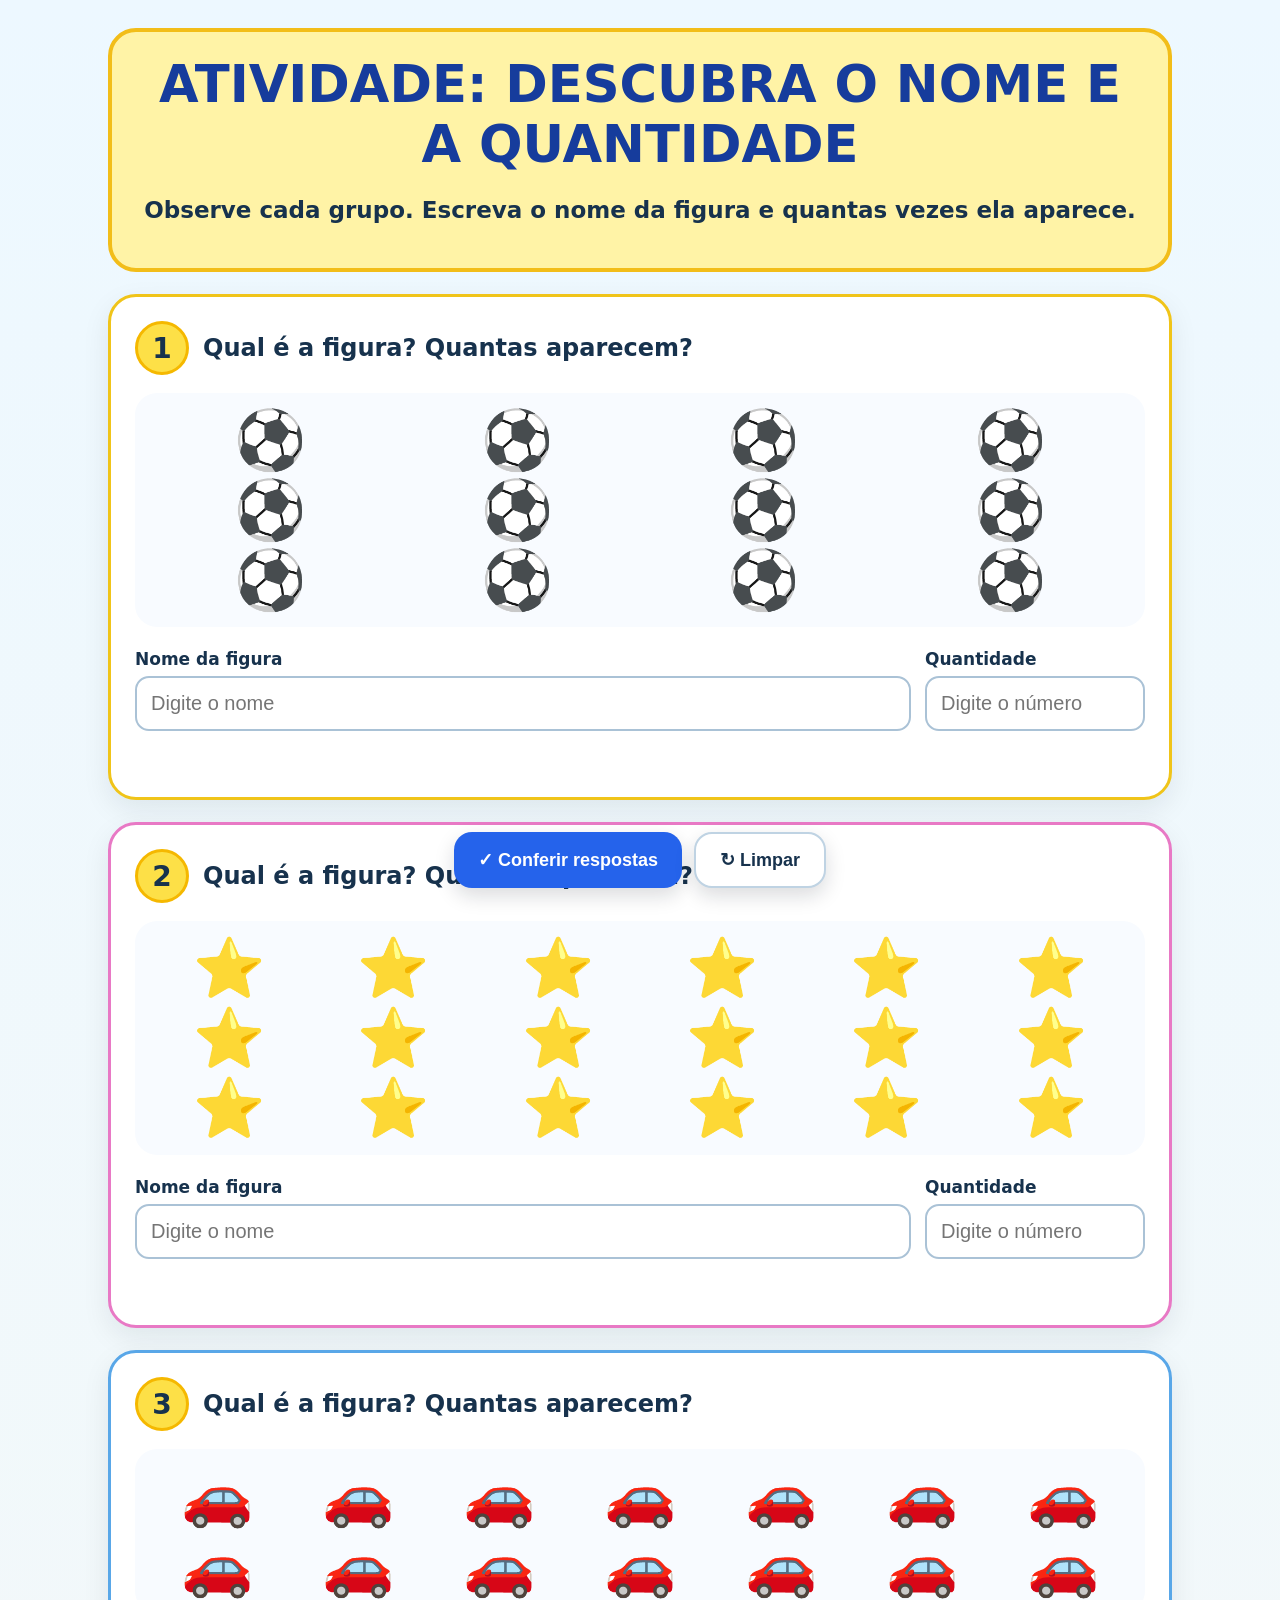
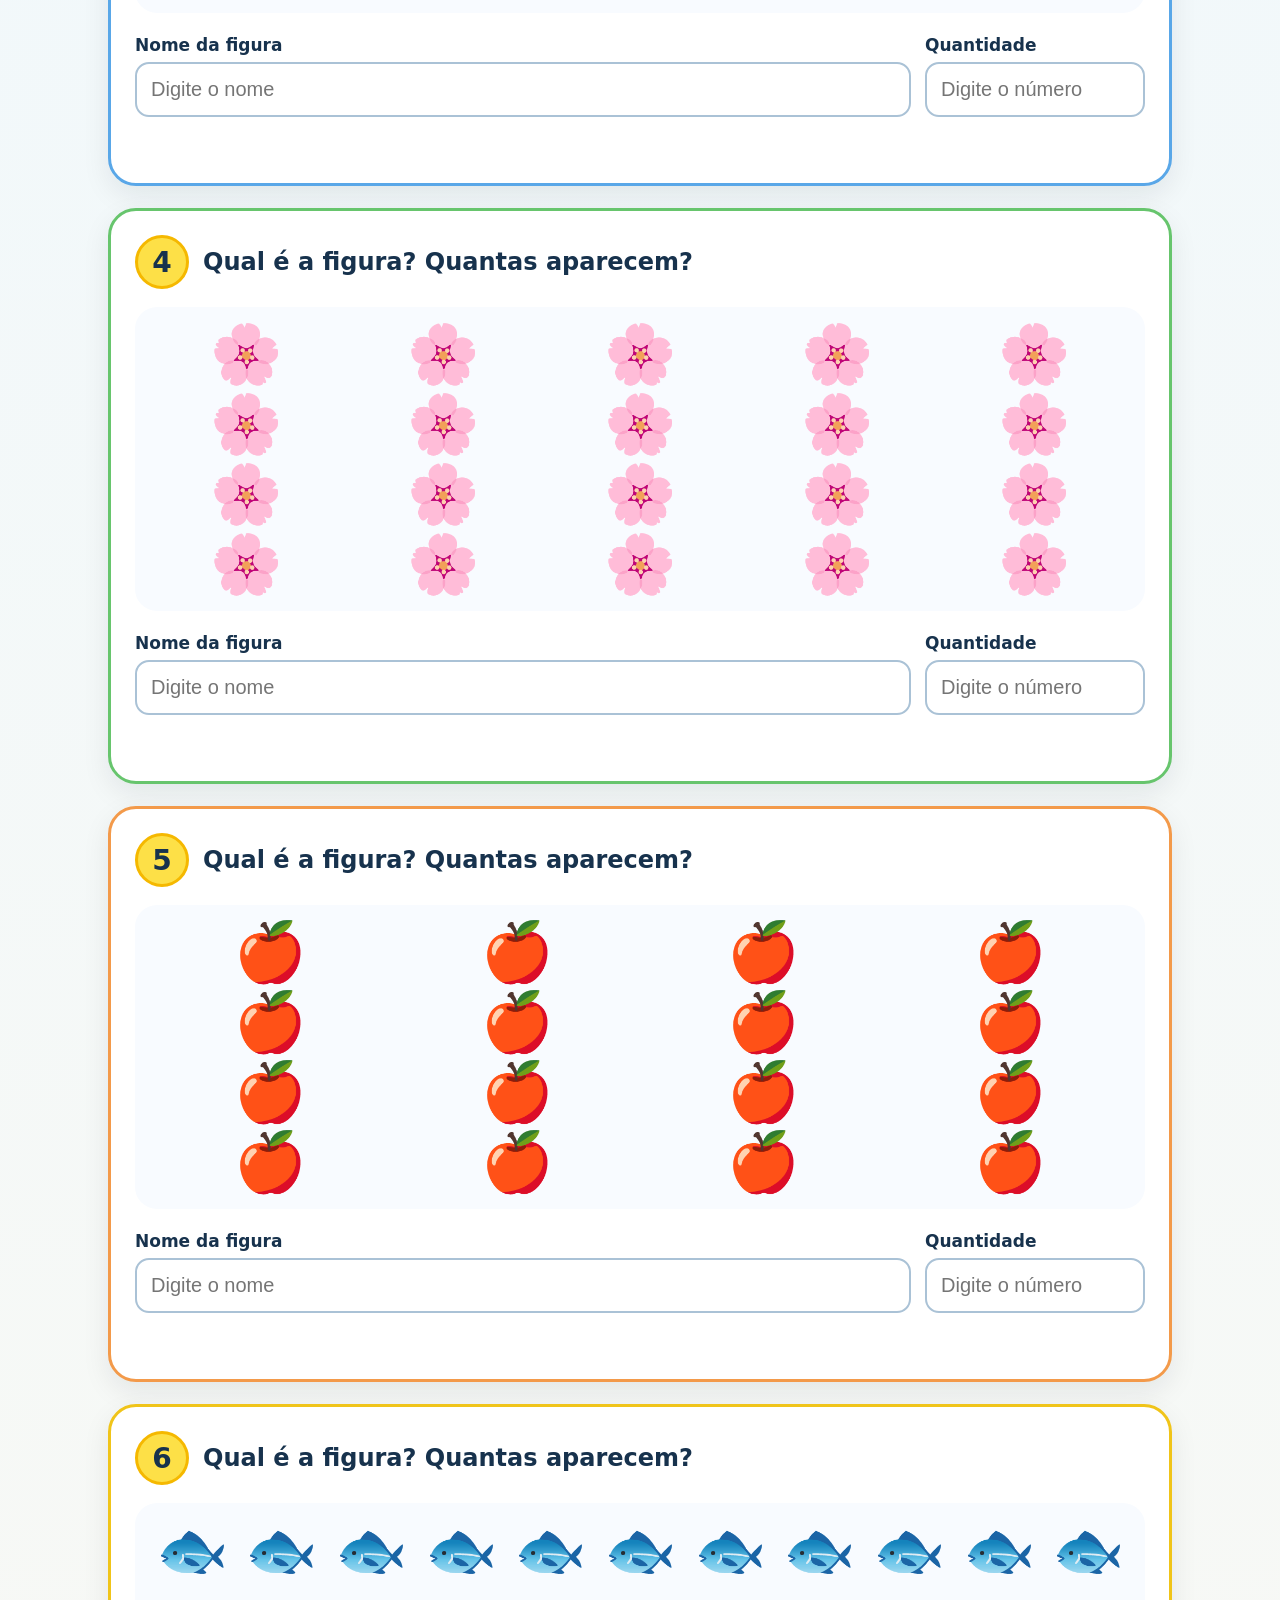
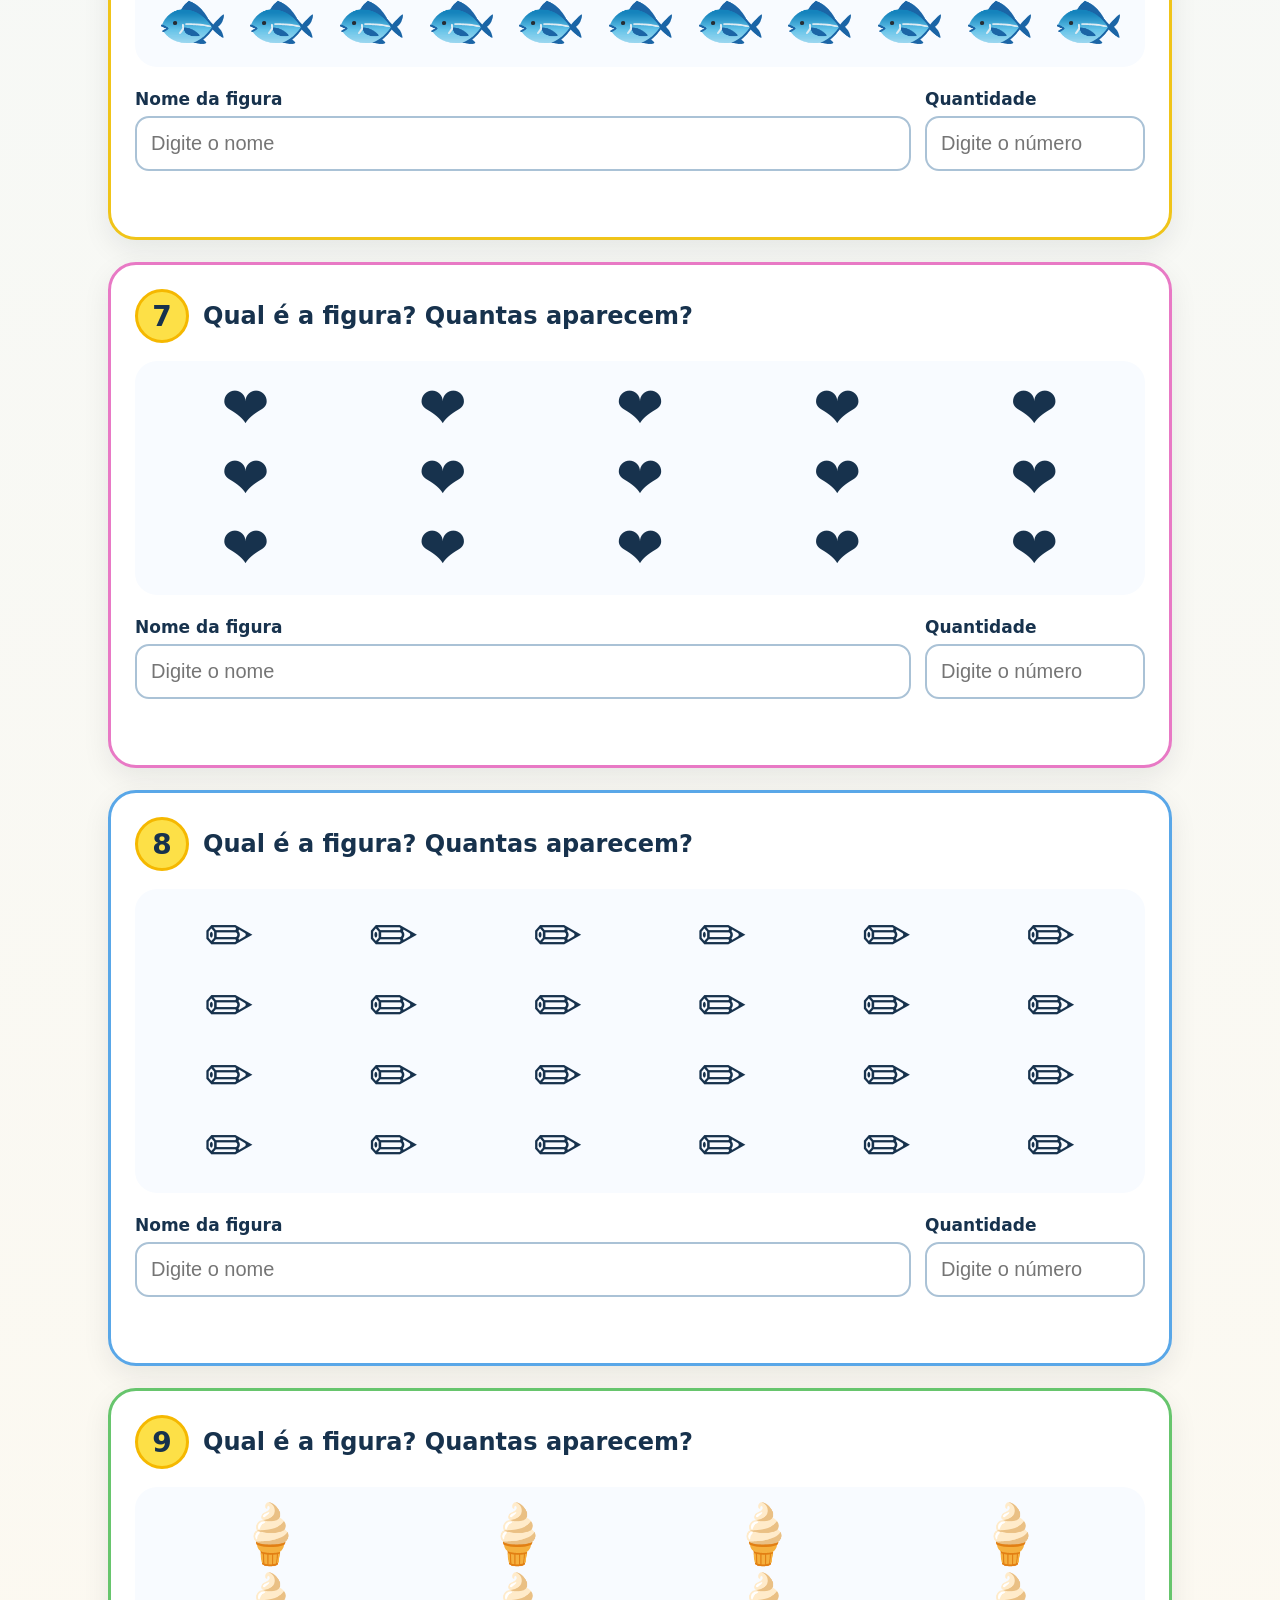
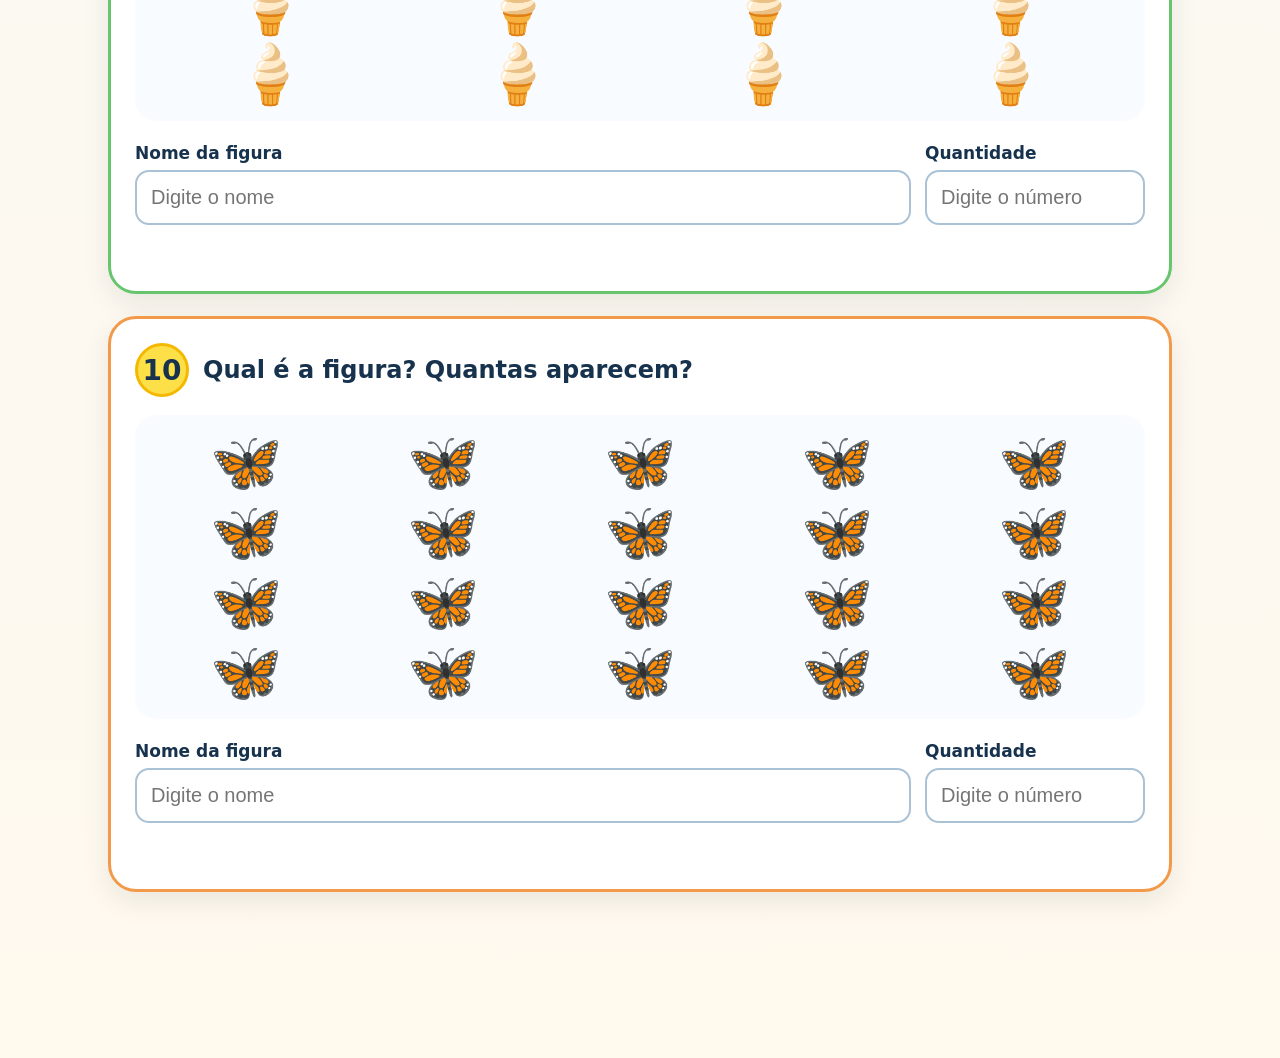
==== atividade-contagem/index.html @ b7272312 "Adiciona atividade infantil de contagem" ====
<!doctype html>
<html lang="pt-BR">
<head>
<meta charset="utf-8">
<meta name="viewport" content="width=device-width,initial-scale=1">
<title>Descubra o nome e a quantidade</title>
<style>
*{box-sizing:border-box}body{margin:0;font-family:system-ui,-apple-system,Segoe UI,sans-serif;background:linear-gradient(#edf8ff,#fff9ee);color:#17324d}.wrap{max-width:1100px;margin:auto;padding:28px 18px 64px}header{background:#fff3a6;border:4px solid #f2bd19;border-radius:28px;padding:22px;text-align:center;margin-bottom:22px}h1{margin:0;font-size:clamp(28px,4vw,52px);color:#163c9c}header p{font-size:clamp(16px,2vw,23px);font-weight:700}.exercise{background:#fff;border:3px solid #d9e7f2;border-radius:28px;padding:24px;margin:22px 0;box-shadow:0 10px 28px #0f172214}.exercise:nth-of-type(5n+1){border-color:#f0c419}.exercise:nth-of-type(5n+2){border-color:#e879c5}.exercise:nth-of-type(5n+3){border-color:#59a7e8}.exercise:nth-of-type(5n+4){border-color:#67c56d}.exercise:nth-of-type(5n+5){border-color:#f39a4a}.top{display:flex;align-items:center;gap:14px;margin-bottom:18px}.num{width:54px;height:54px;border-radius:50%;display:grid;place-items:center;background:#fde047;border:3px solid #f5b800;font-size:28px;font-weight:900}.prompt{font-size:clamp(18px,2.1vw,24px);font-weight:800}.objects{display:grid;gap:12px;align-items:center;margin:8px auto 22px;padding:18px;border-radius:22px;background:#f8fbff}.obj{display:grid;place-items:center;font-size:clamp(34px,5vw,58px);line-height:1}.answer{display:grid;grid-template-columns:1fr 220px;gap:14px}label{display:flex;flex-direction:column;gap:7px;font-weight:800;font-size:17px}input{width:100%;border:2px solid #aac2d6;border-radius:14px;padding:14px;font-size:20px}.feedback{min-height:28px;margin-top:14px;font-weight:900}.ok{color:#18794e}.err{color:#b42318}.actions{position:sticky;bottom:12px;display:flex;justify-content:center;gap:12px;margin-top:28px}button{border:0;border-radius:18px;padding:15px 24px;font-size:18px;font-weight:900;cursor:pointer;box-shadow:0 8px 20px #0f172226}#check{background:#2563eb;color:#fff}#reset{background:#fff;color:#17324d;border:2px solid #bfd3e3}.score{text-align:center;font-size:20px;font-weight:900;margin-top:18px}@media(max-width:700px){.answer{grid-template-columns:1fr}.exercise{padding:18px 15px}.objects{gap:8px;padding:14px}.obj{font-size:40px}button{font-size:16px;padding:13px 18px}}
</style>
</head>
<body>
<main class="wrap">
<header><h1>ATIVIDADE: DESCUBRA O NOME E A QUANTIDADE</h1><p>Observe cada grupo. Escreva o nome da figura e quantas vezes ela aparece.</p></header>
<div id="exercises"></div>
<div class="actions"><button id="check">✓ Conferir respostas</button><button id="reset">↻ Limpar</button></div>
<div id="score" class="score"></div>
</main>
<script>
var data=[
{n:1,icon:"⚽",name:"bola",count:12,cols:4},
{n:2,icon:"⭐",name:"estrela",count:18,cols:6},
{n:3,icon:"🚗",name:"carro",count:14,cols:7},
{n:4,icon:"🌸",name:"flor",count:20,cols:5},
{n:5,icon:"🍎",name:"maçã",count:16,cols:4},
{n:6,icon:"🐟",name:"peixe",count:22,cols:11},
{n:7,icon:"❤️",name:"coração",count:15,cols:5},
{n:8,icon:"✏️",name:"lápis",count:24,cols:6},
{n:9,icon:"🍦",name:"sorvete",count:12,cols:4},
{n:10,icon:"🦋",name:"borboleta",count:20,cols:5}
];
var aliases={"bola":["bola","bolas"],"estrela":["estrela","estrelas"],"carro":["carro","carros"],"flor":["flor","flores"],"maçã":["maçã","maçãs","maca","macas"],"peixe":["peixe","peixes"],"coração":["coração","corações","coracao","coracoes"],"lápis":["lápis","lapis"],"sorvete":["sorvete","sorvetes"],"borboleta":["borboleta","borboletas"]};
function norm(s){return s.trim().toLowerCase().normalize("NFD").replace(/[\u0300-\u036f]/g,"")}
function render(){
 var root=document.getElementById("exercises");
 data.forEach(function(item){
  var card=document.createElement("section");card.className="exercise";card.dataset.n=item.n;
  var objs="";for(var i=0;i<item.count;i++){objs+='<span class="obj" aria-hidden="true">'+item.icon+'</span>'}
  card.innerHTML='<div class="top"><div class="num">'+item.n+'</div><div class="prompt">Qual é a figura? Quantas aparecem?</div></div>'+
  '<div class="objects" style="grid-template-columns:repeat('+item.cols+',minmax(28px,1fr))">'+objs+'</div>'+
  '<div class="answer"><label>Nome da figura<input class="name" placeholder="Digite o nome"></label><label>Quantidade<input class="count" inputmode="numeric" placeholder="Digite o número"></label></div><div class="feedback"></div>';
  root.appendChild(card);
 });
}
function checkAll(){
 var correct=0;
 document.querySelectorAll(".exercise").forEach(function(card){
  var item=data.find(function(x){return x.n===Number(card.dataset.n)});
  var ni=card.querySelector(".name"),ci=card.querySelector(".count"),fb=card.querySelector(".feedback");
  var accepted=aliases[item.name].map(norm),nameOK=accepted.indexOf(norm(ni.value))>=0,countOK=Number(ci.value)===item.count;
  ni.style.borderColor=nameOK?"#2e9b66":"#cf4b42";ci.style.borderColor=countOK?"#2e9b66":"#cf4b42";
  if(nameOK&&countOK){correct++;fb.className="feedback ok";fb.textContent="Muito bem! ✓"}
  else{fb.className="feedback err";fb.textContent=!nameOK&&!countOK?"Confira o nome e conte novamente.":!nameOK?"A quantidade está certa. Confira o nome.":"O nome está certo. Conte novamente."}
 });
 document.getElementById("score").textContent="Você acertou "+correct+" de "+data.length+" exercícios.";
}
function resetAll(){document.querySelectorAll("input").forEach(function(i){i.value="";i.style.borderColor=""});document.querySelectorAll(".feedback").forEach(function(f){f.textContent="";f.className="feedback"});document.getElementById("score").textContent="";window.scrollTo({top:0,behavior:"smooth"})}
render();document.getElementById("check").addEventListener("click",checkAll);document.getElementById("reset").addEventListener("click",resetAll);
</script>
</body>
</html>
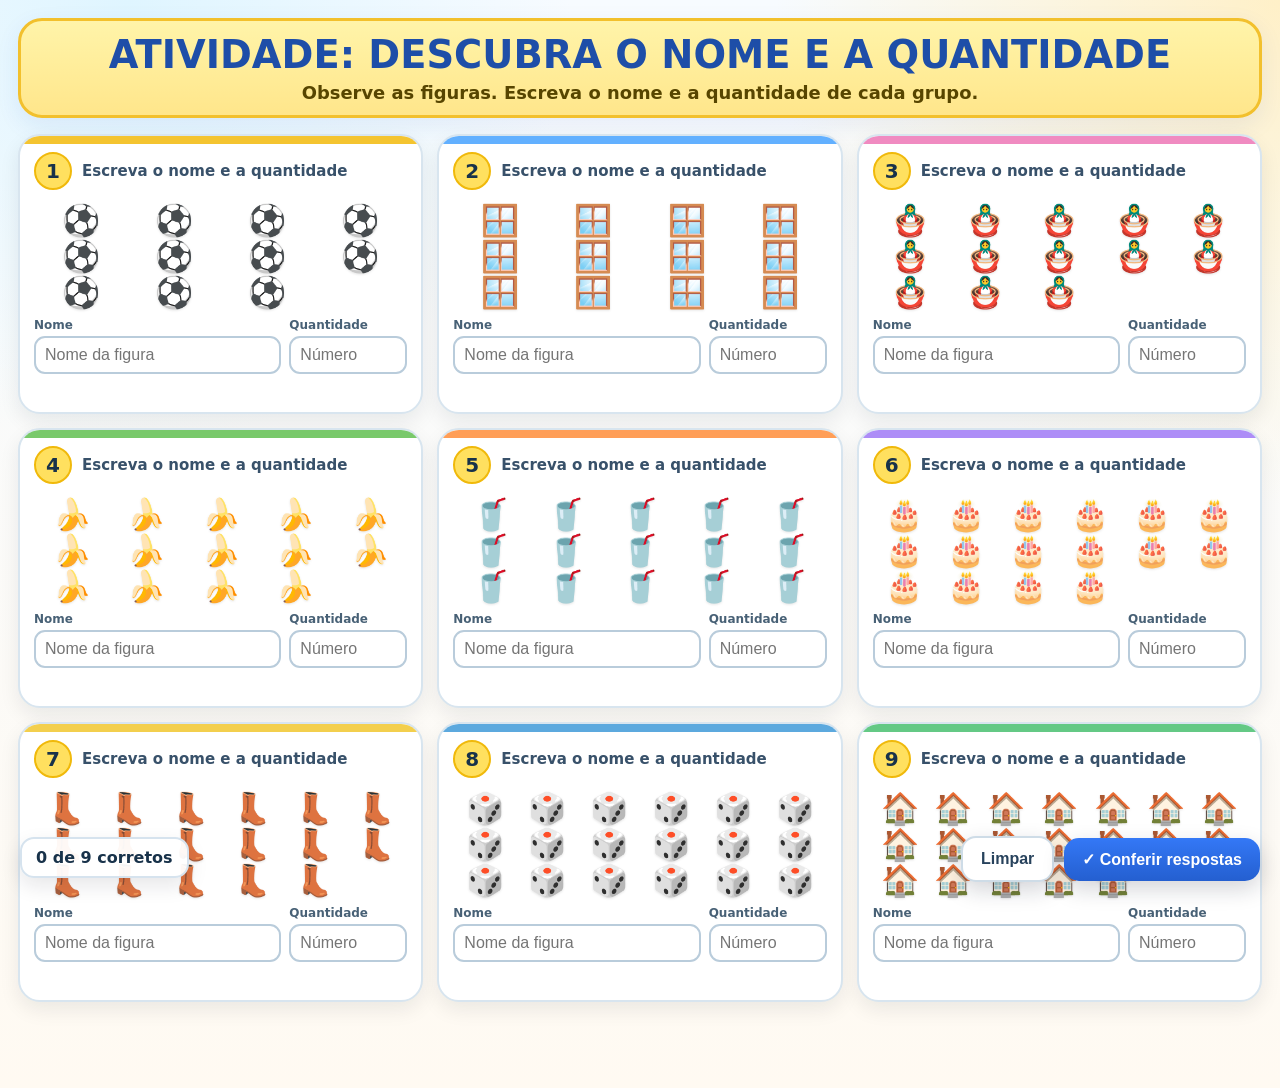
==== commit 375cf041: "Atualiza atividade para grade 3x3 com nove exercícios" ====
--- a/atividade-contagem/index.html
+++ b/atividade-contagem/index.html
@@ -2,59 +2,172 @@
 <html lang="pt-BR">
 <head>
 <meta charset="utf-8">
-<meta name="viewport" content="width=device-width,initial-scale=1">
+<meta name="viewport" content="width=device-width, initial-scale=1">
 <title>Descubra o nome e a quantidade</title>
 <style>
-*{box-sizing:border-box}body{margin:0;font-family:system-ui,-apple-system,Segoe UI,sans-serif;background:linear-gradient(#edf8ff,#fff9ee);color:#17324d}.wrap{max-width:1100px;margin:auto;padding:28px 18px 64px}header{background:#fff3a6;border:4px solid #f2bd19;border-radius:28px;padding:22px;text-align:center;margin-bottom:22px}h1{margin:0;font-size:clamp(28px,4vw,52px);color:#163c9c}header p{font-size:clamp(16px,2vw,23px);font-weight:700}.exercise{background:#fff;border:3px solid #d9e7f2;border-radius:28px;padding:24px;margin:22px 0;box-shadow:0 10px 28px #0f172214}.exercise:nth-of-type(5n+1){border-color:#f0c419}.exercise:nth-of-type(5n+2){border-color:#e879c5}.exercise:nth-of-type(5n+3){border-color:#59a7e8}.exercise:nth-of-type(5n+4){border-color:#67c56d}.exercise:nth-of-type(5n+5){border-color:#f39a4a}.top{display:flex;align-items:center;gap:14px;margin-bottom:18px}.num{width:54px;height:54px;border-radius:50%;display:grid;place-items:center;background:#fde047;border:3px solid #f5b800;font-size:28px;font-weight:900}.prompt{font-size:clamp(18px,2.1vw,24px);font-weight:800}.objects{display:grid;gap:12px;align-items:center;margin:8px auto 22px;padding:18px;border-radius:22px;background:#f8fbff}.obj{display:grid;place-items:center;font-size:clamp(34px,5vw,58px);line-height:1}.answer{display:grid;grid-template-columns:1fr 220px;gap:14px}label{display:flex;flex-direction:column;gap:7px;font-weight:800;font-size:17px}input{width:100%;border:2px solid #aac2d6;border-radius:14px;padding:14px;font-size:20px}.feedback{min-height:28px;margin-top:14px;font-weight:900}.ok{color:#18794e}.err{color:#b42318}.actions{position:sticky;bottom:12px;display:flex;justify-content:center;gap:12px;margin-top:28px}button{border:0;border-radius:18px;padding:15px 24px;font-size:18px;font-weight:900;cursor:pointer;box-shadow:0 8px 20px #0f172226}#check{background:#2563eb;color:#fff}#reset{background:#fff;color:#17324d;border:2px solid #bfd3e3}.score{text-align:center;font-size:20px;font-weight:900;margin-top:18px}@media(max-width:700px){.answer{grid-template-columns:1fr}.exercise{padding:18px 15px}.objects{gap:8px;padding:14px}.obj{font-size:40px}button{font-size:16px;padding:13px 18px}}
+:root{
+  --ink:#18324a; --blue:#2f6fed; --green:#1f9d65; --red:#c93b32;
+  --bg:#f6fbff; --card:#fff; --line:#dbe8f3;
+}
+*{box-sizing:border-box}
+html,body{margin:0;min-height:100%;font-family:system-ui,-apple-system,"Segoe UI",sans-serif;color:var(--ink)}
+body{
+  background:
+    radial-gradient(circle at 10% 0%,#dff5ff 0,transparent 28%),
+    radial-gradient(circle at 100% 0%,#fff0c8 0,transparent 30%),
+    linear-gradient(180deg,#f7fbff 0%,#fffaf2 100%);
+}
+main{max-width:1500px;margin:0 auto;padding:18px 18px 86px}
+header{
+  background:linear-gradient(180deg,#fff4a9,#ffe68b);
+  border:3px solid #f2c02d;border-radius:24px;
+  text-align:center;padding:14px 18px 12px;
+  box-shadow:0 8px 24px rgba(30,64,175,.08);
+  margin-bottom:16px;
+}
+h1{margin:0;font-size:clamp(24px,3vw,44px);line-height:1.05;color:#1e4ea8}
+header p{margin:7px 0 0;font-size:clamp(14px,1.4vw,19px);font-weight:800;color:#574500}
+.grid{
+  display:grid;grid-template-columns:repeat(3,minmax(0,1fr));gap:14px;
+}
+.card{
+  --accent:#5aa8ff;
+  position:relative;background:var(--card);border:2px solid #d8e5ef;border-radius:22px;
+  padding:14px 14px 12px;box-shadow:0 8px 20px rgba(15,23,42,.08);
+  min-height:245px;display:flex;flex-direction:column;overflow:hidden;
+}
+.card:before{content:"";position:absolute;left:0;top:0;right:0;height:8px;background:var(--accent)}
+.card:nth-child(1){--accent:#f4c430}.card:nth-child(2){--accent:#62b0ff}.card:nth-child(3){--accent:#f08bc1}
+.card:nth-child(4){--accent:#79c96b}.card:nth-child(5){--accent:#ff9e57}.card:nth-child(6){--accent:#ad8df7}
+.card:nth-child(7){--accent:#f3cf4d}.card:nth-child(8){--accent:#5ca9de}.card:nth-child(9){--accent:#64c985}
+.cardhead{display:flex;align-items:center;gap:10px;margin-bottom:8px;padding-top:2px}
+.num{
+  width:38px;height:38px;border-radius:50%;display:grid;place-items:center;
+  font-weight:900;font-size:20px;background:#ffe05f;border:2px solid #f0b90b;
+  flex:0 0 auto
+}
+.hint{font-weight:900;font-size:15px;color:#38516a}
+.figures{
+  flex:1;display:grid;align-content:center;justify-content:center;
+  gap:5px 7px;padding:6px 4px 10px;min-height:120px;
+}
+.obj{display:grid;place-items:center;font-size:clamp(25px,2.4vw,39px);line-height:1;filter:drop-shadow(0 1px 1px rgba(0,0,0,.1))}
+.answers{display:grid;grid-template-columns:1fr 118px;gap:8px}
+label{font-size:12px;font-weight:900;color:#486176}
+input{
+  width:100%;margin-top:4px;border:2px solid #b9ccdb;border-radius:11px;
+  padding:8px 9px;font-size:16px;outline:none;background:#fff
+}
+input:focus{border-color:var(--blue);box-shadow:0 0 0 3px rgba(47,111,237,.12)}
+.feedback{height:20px;margin-top:6px;font-size:12px;font-weight:900}
+.ok{color:var(--green)} .err{color:var(--red)}
+.actions{
+  position:fixed;right:20px;bottom:18px;z-index:20;display:flex;gap:10px;align-items:center
+}
+button{
+  border:0;border-radius:15px;padding:12px 18px;font-size:16px;font-weight:900;
+  cursor:pointer;box-shadow:0 8px 22px rgba(15,23,42,.18)
+}
+#check{background:linear-gradient(180deg,#3478f6,#245fd0);color:white}
+#clear{background:white;color:#27425c;border:2px solid #cedce7}
+#score{
+  position:fixed;left:20px;bottom:22px;z-index:20;background:rgba(255,255,255,.95);
+  border:2px solid #d6e3ee;border-radius:14px;padding:9px 14px;font-weight:900;
+  box-shadow:0 8px 20px rgba(15,23,42,.10);min-width:160px;text-align:center
+}
+@media(max-width:1050px){
+  .grid{grid-template-columns:repeat(2,minmax(0,1fr))}
+}
+@media(max-width:680px){
+  main{padding:10px 10px 110px}.grid{grid-template-columns:1fr}
+  .card{min-height:230px}.obj{font-size:34px}.answers{grid-template-columns:1fr 110px}
+  .actions{right:10px;bottom:10px}.actions button{padding:11px 14px;font-size:14px}
+  #score{left:10px;bottom:68px;font-size:13px}
+}
 </style>
 </head>
 <body>
-<main class="wrap">
-<header><h1>ATIVIDADE: DESCUBRA O NOME E A QUANTIDADE</h1><p>Observe cada grupo. Escreva o nome da figura e quantas vezes ela aparece.</p></header>
-<div id="exercises"></div>
-<div class="actions"><button id="check">✓ Conferir respostas</button><button id="reset">↻ Limpar</button></div>
-<div id="score" class="score"></div>
+<main>
+  <header>
+    <h1>ATIVIDADE: DESCUBRA O NOME E A QUANTIDADE</h1>
+    <p>Observe as figuras. Escreva o nome e a quantidade de cada grupo.</p>
+  </header>
+
+  <section class="grid" id="grid"></section>
 </main>
+
+<div id="score">0 de 9 corretos</div>
+<div class="actions">
+  <button id="clear">Limpar</button>
+  <button id="check">✓ Conferir respostas</button>
+</div>
+
 <script>
-var data=[
-{n:1,icon:"⚽",name:"bola",count:12,cols:4},
-{n:2,icon:"⭐",name:"estrela",count:18,cols:6},
-{n:3,icon:"🚗",name:"carro",count:14,cols:7},
-{n:4,icon:"🌸",name:"flor",count:20,cols:5},
-{n:5,icon:"🍎",name:"maçã",count:16,cols:4},
-{n:6,icon:"🐟",name:"peixe",count:22,cols:11},
-{n:7,icon:"❤️",name:"coração",count:15,cols:5},
-{n:8,icon:"✏️",name:"lápis",count:24,cols:6},
-{n:9,icon:"🍦",name:"sorvete",count:12,cols:4},
-{n:10,icon:"🦋",name:"borboleta",count:20,cols:5}
+const items = [
+  {id:1,name:"bola",icon:"⚽",count:11,cols:4},
+  {id:2,name:"janela",icon:"🪟",count:12,cols:4},
+  {id:3,name:"boneca",icon:"🪆",count:13,cols:5},
+  {id:4,name:"banana",icon:"🍌",count:14,cols:5},
+  {id:5,name:"copo",icon:"🥤",count:15,cols:5},
+  {id:6,name:"bolo",icon:"🎂",count:16,cols:6},
+  {id:7,name:"bota",icon:"👢",count:17,cols:6},
+  {id:8,name:"dado",icon:"🎲",count:18,cols:6},
+  {id:9,name:"casa",icon:"🏠",count:19,cols:7}
 ];
-var aliases={"bola":["bola","bolas"],"estrela":["estrela","estrelas"],"carro":["carro","carros"],"flor":["flor","flores"],"maçã":["maçã","maçãs","maca","macas"],"peixe":["peixe","peixes"],"coração":["coração","corações","coracao","coracoes"],"lápis":["lápis","lapis"],"sorvete":["sorvete","sorvetes"],"borboleta":["borboleta","borboletas"]};
-function norm(s){return s.trim().toLowerCase().normalize("NFD").replace(/[\u0300-\u036f]/g,"")}
+const aliases={
+  bola:["bola","bolas"], janela:["janela","janelas"], boneca:["boneca","bonecas"],
+  banana:["banana","bananas"], copo:["copo","copos"], bolo:["bolo","bolos"],
+  bota:["bota","botas"], dado:["dado","dados"], casa:["casa","casas"]
+};
+const norm=s=>(s||"").trim().toLowerCase().normalize("NFD").replace(/[\u0300-\u036f]/g,"");
+
 function render(){
- var root=document.getElementById("exercises");
- data.forEach(function(item){
-  var card=document.createElement("section");card.className="exercise";card.dataset.n=item.n;
-  var objs="";for(var i=0;i<item.count;i++){objs+='<span class="obj" aria-hidden="true">'+item.icon+'</span>'}
-  card.innerHTML='<div class="top"><div class="num">'+item.n+'</div><div class="prompt">Qual é a figura? Quantas aparecem?</div></div>'+
-  '<div class="objects" style="grid-template-columns:repeat('+item.cols+',minmax(28px,1fr))">'+objs+'</div>'+
-  '<div class="answer"><label>Nome da figura<input class="name" placeholder="Digite o nome"></label><label>Quantidade<input class="count" inputmode="numeric" placeholder="Digite o número"></label></div><div class="feedback"></div>';
-  root.appendChild(card);
- });
+  const grid=document.getElementById("grid");
+  grid.innerHTML=items.map(i=>`
+    <article class="card" data-id="${i.id}">
+      <div class="cardhead">
+        <div class="num">${i.id}</div>
+        <div class="hint">Escreva o nome e a quantidade</div>
+      </div>
+      <div class="figures" style="grid-template-columns:repeat(${i.cols}, minmax(24px,1fr))">
+        ${Array.from({length:i.count},()=>`<span class="obj">${i.icon}</span>`).join("")}
+      </div>
+      <div class="answers">
+        <label>Nome
+          <input class="name" type="text" autocomplete="off" placeholder="Nome da figura">
+        </label>
+        <label>Quantidade
+          <input class="count" type="text" inputmode="numeric" autocomplete="off" placeholder="Número">
+        </label>
+      </div>
+      <div class="feedback"></div>
+    </article>
+  `).join("");
 }
-function checkAll(){
- var correct=0;
- document.querySelectorAll(".exercise").forEach(function(card){
-  var item=data.find(function(x){return x.n===Number(card.dataset.n)});
-  var ni=card.querySelector(".name"),ci=card.querySelector(".count"),fb=card.querySelector(".feedback");
-  var accepted=aliases[item.name].map(norm),nameOK=accepted.indexOf(norm(ni.value))>=0,countOK=Number(ci.value)===item.count;
-  ni.style.borderColor=nameOK?"#2e9b66":"#cf4b42";ci.style.borderColor=countOK?"#2e9b66":"#cf4b42";
-  if(nameOK&&countOK){correct++;fb.className="feedback ok";fb.textContent="Muito bem! ✓"}
-  else{fb.className="feedback err";fb.textContent=!nameOK&&!countOK?"Confira o nome e conte novamente.":!nameOK?"A quantidade está certa. Confira o nome.":"O nome está certo. Conte novamente."}
- });
- document.getElementById("score").textContent="Você acertou "+correct+" de "+data.length+" exercícios.";
+function check(){
+  let correct=0;
+  document.querySelectorAll(".card").forEach(card=>{
+    const item=items.find(x=>x.id===Number(card.dataset.id));
+    const n=card.querySelector(".name"), c=card.querySelector(".count"), f=card.querySelector(".feedback");
+    const nameOK=aliases[item.name].map(norm).includes(norm(n.value));
+    const countOK=Number(c.value)===item.count;
+    n.style.borderColor=nameOK?"#22a06b":"#cf4c43";
+    c.style.borderColor=countOK?"#22a06b":"#cf4c43";
+    if(nameOK&&countOK){correct++;f.className="feedback ok";f.textContent="Muito bem! ✓"}
+    else if(nameOK){f.className="feedback err";f.textContent="Conte novamente."}
+    else if(countOK){f.className="feedback err";f.textContent="Confira o nome."}
+    else{f.className="feedback err";f.textContent="Confira as respostas."}
+  });
+  document.getElementById("score").textContent=`${correct} de 9 corretos`;
 }
-function resetAll(){document.querySelectorAll("input").forEach(function(i){i.value="";i.style.borderColor=""});document.querySelectorAll(".feedback").forEach(function(f){f.textContent="";f.className="feedback"});document.getElementById("score").textContent="";window.scrollTo({top:0,behavior:"smooth"})}
-render();document.getElementById("check").addEventListener("click",checkAll);document.getElementById("reset").addEventListener("click",resetAll);
+function clearAll(){
+  document.querySelectorAll("input").forEach(i=>{i.value="";i.style.borderColor=""});
+  document.querySelectorAll(".feedback").forEach(f=>{f.textContent="";f.className="feedback"});
+  document.getElementById("score").textContent="0 de 9 corretos";
+}
+render();
+document.getElementById("check").addEventListener("click",check);
+document.getElementById("clear").addEventListener("click",clearAll);
 </script>
 </body>
 </html>
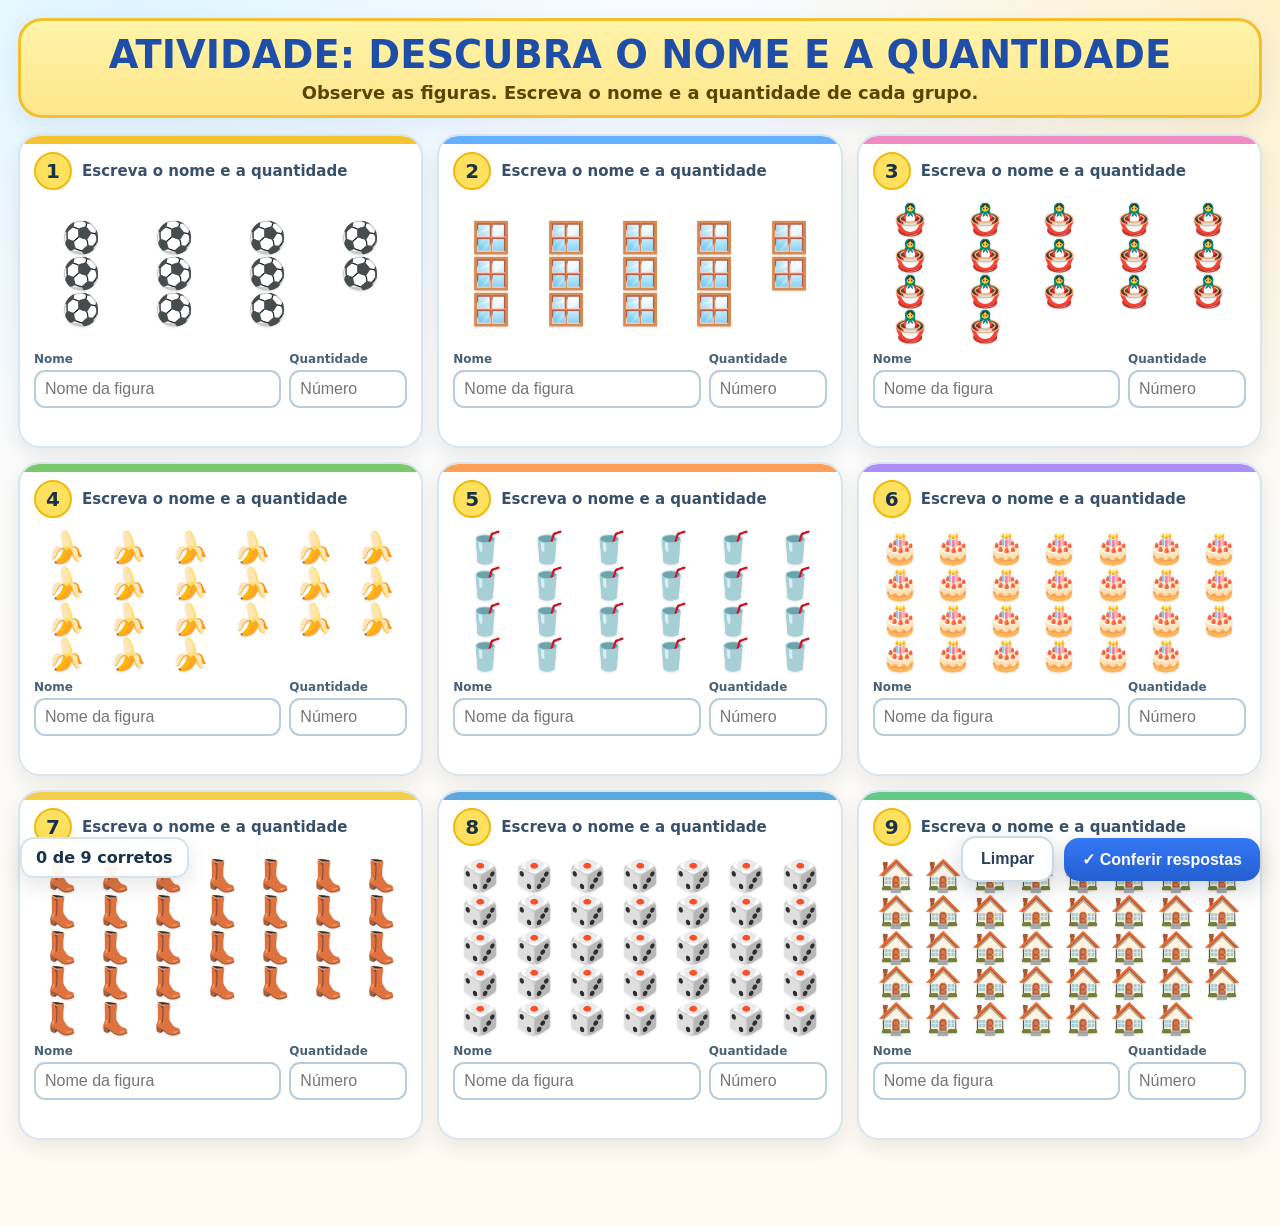
==== commit 96c2255a: "Permite conferir respostas vazias e amplia contagens de 11 a 39" ====
--- a/atividade-contagem/index.html
+++ b/atividade-contagem/index.html
@@ -98,21 +98,21 @@
 
 <div id="score">0 de 9 corretos</div>
 <div class="actions">
-  <button id="clear">Limpar</button>
-  <button id="check">✓ Conferir respostas</button>
+  <button id="clear" type="button">Limpar</button>
+  <button id="check" type="button">✓ Conferir respostas</button>
 </div>
 
 <script>
 const items = [
   {id:1,name:"bola",icon:"⚽",count:11,cols:4},
-  {id:2,name:"janela",icon:"🪟",count:12,cols:4},
-  {id:3,name:"boneca",icon:"🪆",count:13,cols:5},
-  {id:4,name:"banana",icon:"🍌",count:14,cols:5},
-  {id:5,name:"copo",icon:"🥤",count:15,cols:5},
-  {id:6,name:"bolo",icon:"🎂",count:16,cols:6},
-  {id:7,name:"bota",icon:"👢",count:17,cols:6},
-  {id:8,name:"dado",icon:"🎲",count:18,cols:6},
-  {id:9,name:"casa",icon:"🏠",count:19,cols:7}
+  {id:2,name:"janela",icon:"🪟",count:14,cols:5},
+  {id:3,name:"boneca",icon:"🪆",count:17,cols:5},
+  {id:4,name:"banana",icon:"🍌",count:21,cols:6},
+  {id:5,name:"copo",icon:"🥤",count:24,cols:6},
+  {id:6,name:"bolo",icon:"🎂",count:27,cols:7},
+  {id:7,name:"bota",icon:"👢",count:31,cols:7},
+  {id:8,name:"dado",icon:"🎲",count:35,cols:7},
+  {id:9,name:"casa",icon:"🏠",count:39,cols:8}
 ];
 const aliases={
   bola:["bola","bolas"], janela:["janela","janelas"], boneca:["boneca","bonecas"],
@@ -153,10 +153,14 @@
     const countOK=Number(c.value)===item.count;
     n.style.borderColor=nameOK?"#22a06b":"#cf4c43";
     c.style.borderColor=countOK?"#22a06b":"#cf4c43";
-    if(nameOK&&countOK){correct++;f.className="feedback ok";f.textContent="Muito bem! ✓"}
-    else if(nameOK){f.className="feedback err";f.textContent="Conte novamente."}
-    else if(countOK){f.className="feedback err";f.textContent="Confira o nome."}
-    else{f.className="feedback err";f.textContent="Confira as respostas."}
+    if(nameOK&&countOK){
+      correct++;
+      f.className="feedback ok";
+      f.textContent="Muito bem! ✓";
+    } else {
+      f.className="feedback err";
+      f.textContent=`Resposta: ${item.name} — ${item.count}`;
+    }
   });
   document.getElementById("score").textContent=`${correct} de 9 corretos`;
 }
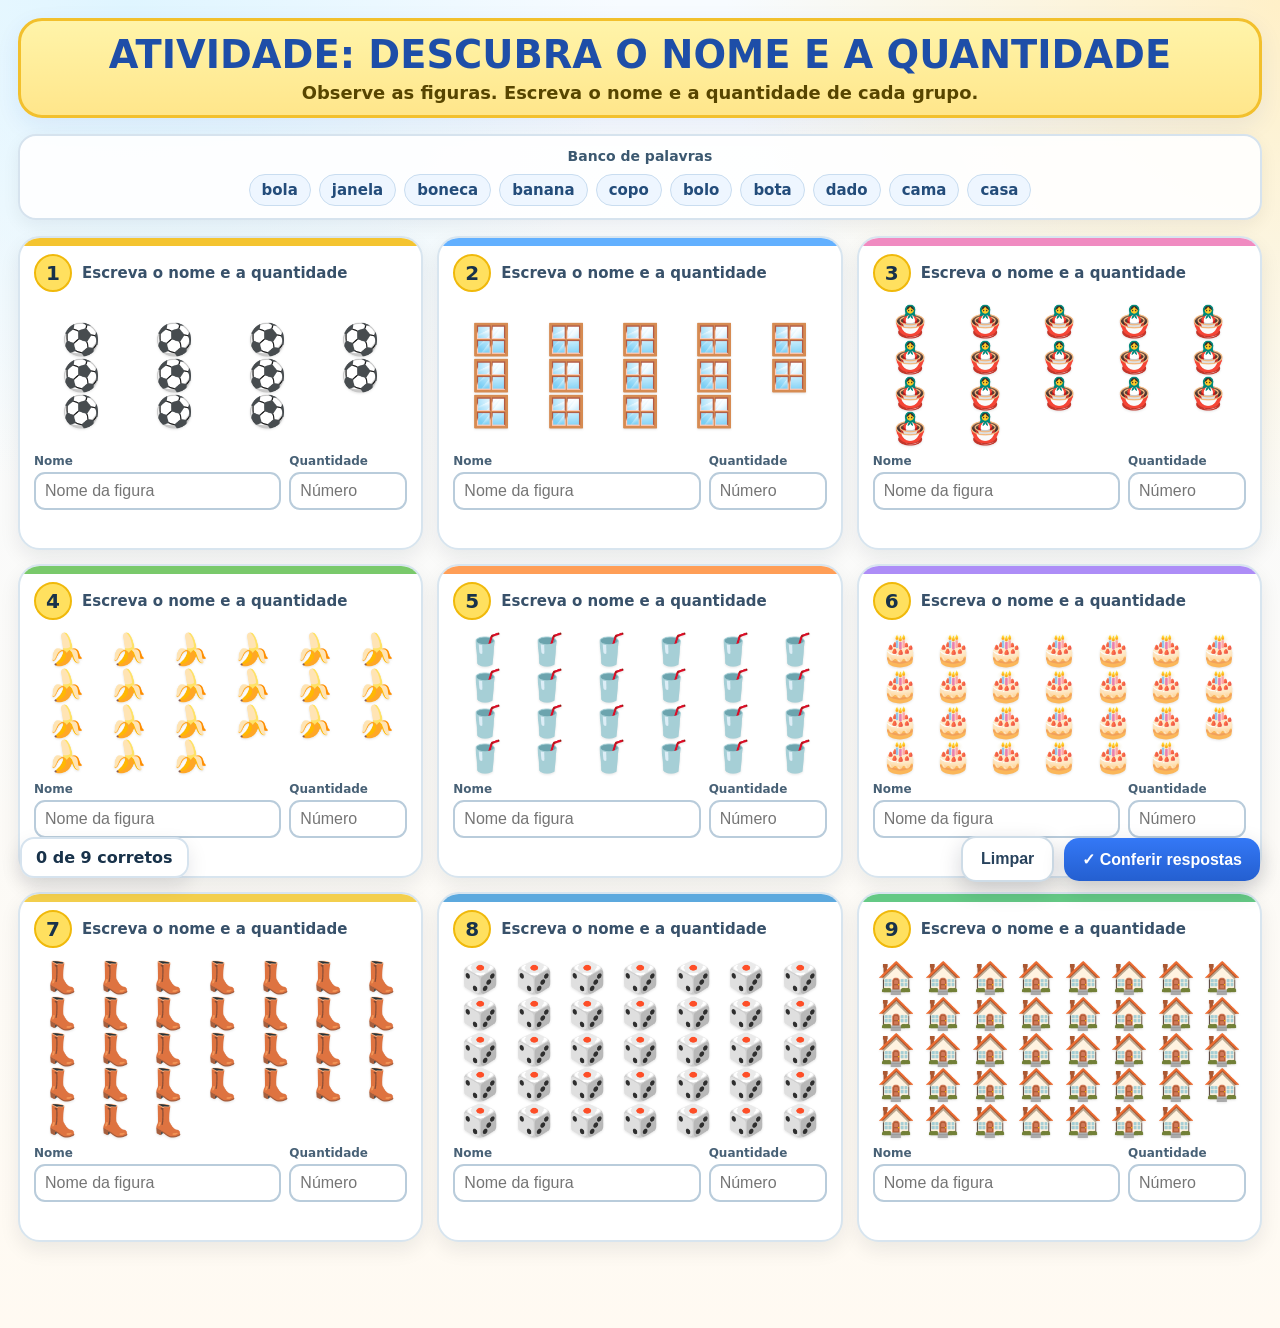
==== commit 07eae33c: "Adiciona banco de palavras fáceis à atividade" ====
--- a/atividade-contagem/index.html
+++ b/atividade-contagem/index.html
@@ -84,6 +84,23 @@
   .actions{right:10px;bottom:10px}.actions button{padding:11px 14px;font-size:14px}
   #score{left:10px;bottom:68px;font-size:13px}
 }
+
+.wordbank{
+  display:flex;flex-wrap:wrap;justify-content:center;gap:8px;
+  margin:0 0 16px;padding:12px 14px;
+  background:rgba(255,255,255,.9);
+  border:2px solid #d6e3ee;border-radius:18px;
+  box-shadow:0 6px 18px rgba(15,23,42,.06)
+}
+.wordbank-title{
+  width:100%;text-align:center;font-size:14px;font-weight:900;
+  color:#3b5870;margin-bottom:2px
+}
+.word{
+  background:#eef6ff;border:1px solid #c9ddf0;border-radius:999px;
+  padding:6px 12px;font-size:15px;font-weight:900;color:#234c7a
+}
+
 </style>
 </head>
 <body>
@@ -92,6 +109,21 @@
     <h1>ATIVIDADE: DESCUBRA O NOME E A QUANTIDADE</h1>
     <p>Observe as figuras. Escreva o nome e a quantidade de cada grupo.</p>
   </header>
+
+
+  <section class="wordbank" aria-label="Lista de palavras fáceis">
+    <div class="wordbank-title">Banco de palavras</div>
+    <span class="word">bola</span>
+    <span class="word">janela</span>
+    <span class="word">boneca</span>
+    <span class="word">banana</span>
+    <span class="word">copo</span>
+    <span class="word">bolo</span>
+    <span class="word">bota</span>
+    <span class="word">dado</span>
+    <span class="word">cama</span>
+    <span class="word">casa</span>
+  </section>
 
   <section class="grid" id="grid"></section>
 </main>
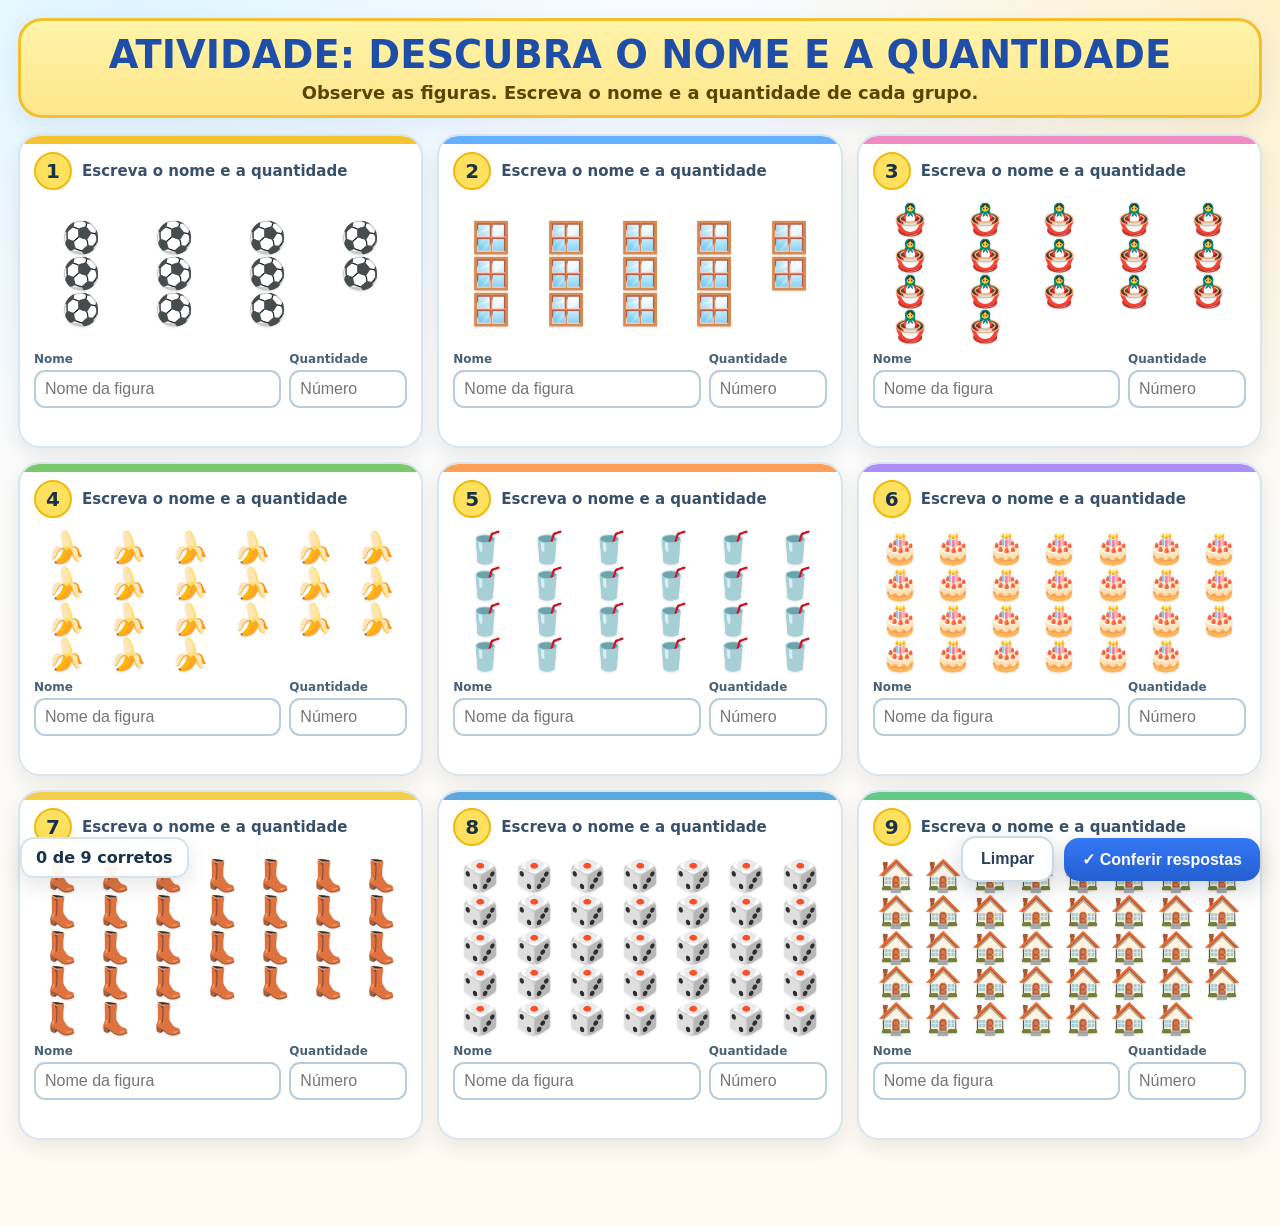
==== commit 0e955f95: "Remove banco de palavras visível da atividade" ====
--- a/atividade-contagem/index.html
+++ b/atividade-contagem/index.html
@@ -85,22 +85,6 @@
   #score{left:10px;bottom:68px;font-size:13px}
 }
 
-.wordbank{
-  display:flex;flex-wrap:wrap;justify-content:center;gap:8px;
-  margin:0 0 16px;padding:12px 14px;
-  background:rgba(255,255,255,.9);
-  border:2px solid #d6e3ee;border-radius:18px;
-  box-shadow:0 6px 18px rgba(15,23,42,.06)
-}
-.wordbank-title{
-  width:100%;text-align:center;font-size:14px;font-weight:900;
-  color:#3b5870;margin-bottom:2px
-}
-.word{
-  background:#eef6ff;border:1px solid #c9ddf0;border-radius:999px;
-  padding:6px 12px;font-size:15px;font-weight:900;color:#234c7a
-}
-
 </style>
 </head>
 <body>
@@ -109,21 +93,6 @@
     <h1>ATIVIDADE: DESCUBRA O NOME E A QUANTIDADE</h1>
     <p>Observe as figuras. Escreva o nome e a quantidade de cada grupo.</p>
   </header>
-
-
-  <section class="wordbank" aria-label="Lista de palavras fáceis">
-    <div class="wordbank-title">Banco de palavras</div>
-    <span class="word">bola</span>
-    <span class="word">janela</span>
-    <span class="word">boneca</span>
-    <span class="word">banana</span>
-    <span class="word">copo</span>
-    <span class="word">bolo</span>
-    <span class="word">bota</span>
-    <span class="word">dado</span>
-    <span class="word">cama</span>
-    <span class="word">casa</span>
-  </section>
 
   <section class="grid" id="grid"></section>
 </main>
